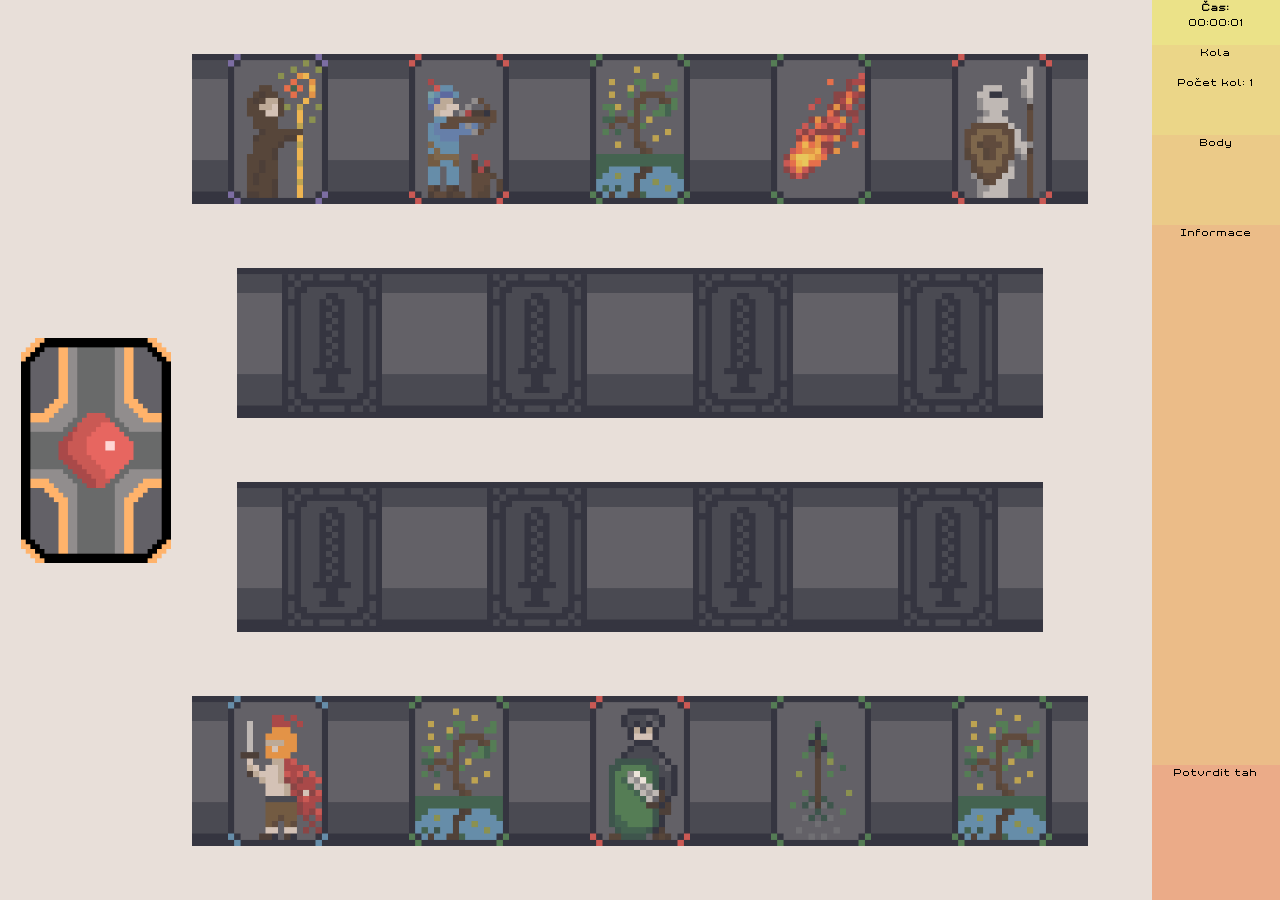
==== lehke.html @ 5321b45e "úvodní stránka, nový font, u karet funguje ability jed, ohen" ====
<!Doctype html>
<html lang="cs">
<head>
    <link rel="stylesheet" href="lehke.css">
    <script type="text/javascript" src="karty_objekty.js"></script>
    <script type="text/javascript" src="lehke.js"></script>
    
    <meta charset="UTF-8">
    <meta name="viewport" content="width=device-width, initial-scale=1.0"> 
    <title>MagiKarts -> Lehké</title>
    <link rel="icon" type="image/gif" href="./Obrazky/logo.png">
    
</head>
<body>
    <div id="leva_strana">
    
        <img id="pridavani_karet" src ="./Obrazky/pridavani_karet.png" alt="pridavani_karet_obrazek"onclick="pridani_karty(`hrac`)">
    
    </div>
    

    <div id="herni_pole">

<div id="protihracovy_karty">
</div>

<div id="pole_vykladani_protihrace">
<div id="protihrac_pole_karta1" class="protivnik_prazdne_misto"></div>
<div id="protihrac_pole_karta2" class="protivnik_prazdne_misto"></div>
<div id="protihrac_pole_karta3" class="protivnik_prazdne_misto"></div>
<div id="protihrac_pole_karta4" class="protivnik_prazdne_misto"></div>
</div>

<div id="pole_vykladani_hrace">
<div id="pole_karta1" class="prazdne_misto"></div>
<div id="pole_karta2" class="prazdne_misto"></div>
<div id="pole_karta3" class="prazdne_misto"></div>
<div id="pole_karta4" class="prazdne_misto"></div>
</div>

<div id="hracovy_karty">
</div>

    </div>
        

<div id="informacni_okno">
<div id = "hodiny">
    <b>Čas:</b>
    <div id = "stopky" src = "cas.js">00:00:00</div>    
</div>

<div id = "kola">Kola</div>

<div id = "body">Body</div>

<div id = informace>Informace</div>

<div id="konecTahu" onclick="potvrzeni_tahu()">Potvrdit tah</div>
</div>
</body>
</html>
---- lehke.css ----
@font-face {
    font-family: pixel_font;
    src: url("./fonts/grixel_kyrou_7_wide/Kyrou\ 7\ Wide\ Xtnd.ttf");
}

html,body{
    height:100%;
    width:100%;
}
       /* Společné nastavení pro všechny gridy s kartami */
#protihracovy_karty, #hracovy_karty, 
#pole_vykladani_protihrace, #pole_vykladani_hrace {
    display: grid;
    /* justify-items zajistí, že karty budou uprostřed svých sloupců */
    justify-items: center; 
    align-items: center;
    width: 100%;
    margin: 10px 0;
    background-image: url("./Obrazky/pozadi.png");
    background-size:contain;
}

/* 5 sloupců pro ruku */
#protihracovy_karty, #hracovy_karty {
    grid-template-columns: repeat(5, 1fr);
    gap: 10px; /* Mezera mezi kartami v pixelech je bezpečnější než % */
    height: 150px;
}

/* 4 sloupce pro vykládací pole */
#pole_vykladani_protihrace, #pole_vykladani_hrace {
    grid-template-columns: repeat(4, 1fr);
    gap: 15px;
    width: 90%; /* Trochu víc místa než původních 80% pro lepší manipulaci */
    margin-left: auto;
    margin-right: auto;
}

/* Úprava samotných karet */
.protihrac_karty,.karty, .prazdne_misto, .protivnik_prazdne_misto {
    /* Místo width: 100px použijeme: */
    width: 100%;
    max-width: 100px; 
    aspect-ratio: 2 / 3; /* Udrží poměr stran i bez pevné výšky */
    height: auto;
    object-fit: contain;
}
        .protihrac_karty,.karty{
            width:100px;
            height:150px;
        }
        .vysouvani_karet{
            transition: transform 0.5s;
        }
         .vysouvani_karet:hover{
            /*Když se přes něco přejede*/
            transform: translateY(-30px);
        }
        .vysouvani_karet_protihrace{
            transition: transform 0.5s;
            transform: translateY(30px);
        }

        .zakliknuta_karta{
            margin-top:-60px;
        }

        #pridavani_karet{
            width:150px;
            height:225px;

        }
        .prazdne_misto, .protivnik_prazdne_misto{
            width: 100px;
            height: 150px;
            background-image: url("./Obrazky/prazdne_misto.png");
            background-size:cover;
            text-align:center;
        }
        #pole_karta1{
            order: 1;
        }
        #pole_karta2{
            order:2;
        }
        #pole_karta3{
            order:3;
        }
        #pole_karta4{
            order: 4;
        }

        #protihrac_pole_karta1{
            order: 1;
        }
        #protihrac_pole_karta2{
            order:2;
        }
        #protihrac_pole_karta3{
            order:3;
        }
        #protihrac_pole_karta4{
            order: 4;
        }
#hodiny{
    height: 5vh;
    width: 10vw;
    background-color: #EBE288;
}
#kola{
    height: 10vh;
    width: 10vw;
    background-color: #EBD688;
}
#body{
    height: 10vh;
    width: 10vw;
    background-color: #EBCA88;
}
#informace{
    height: 60vh;
    width: 10vw;
    background-color: #EBBC88;
}
#konecTahu{
    height: 15vh;
    width: 10vw;
    background-color: #EBAB88;
}
#herni_pole{
    width: 100%;
    height: auto;
    display:flex;
    justify-content: space-evenly;
    align-items: center;
    flex-direction: column;
}
#informacni_okno{
    display:flex;
    flex-direction: column;
    align-items:flex-end;
}

body {
    font-family:pixel_font;
    font-size:50%;
    text-align:center;
    display: grid;
    grid-template-columns: 15% 70% 15%;
    margin: 0;
    background-color: #d4c2b683;
}

.clickable{
    cursor:pointer;
}
#leva_strana{
    display:flex;
    align-items: center;
    justify-content:center;
}        
.prvni_ramecek{
    border: 4px solid blue;
}    
.druhy_ramecek{
    border: 4px solid green;
}       
.treti_ramecek{
    border: 4px solid yellow;
}   
.protihrac_prvni_ramecek{
    border: 4px solid red;
}
.protihrac_druhy_ramecek{
    border: 4px solid orangered;
}
.protihrac_treti_ramecek{
    border: 4px solid orange;
}
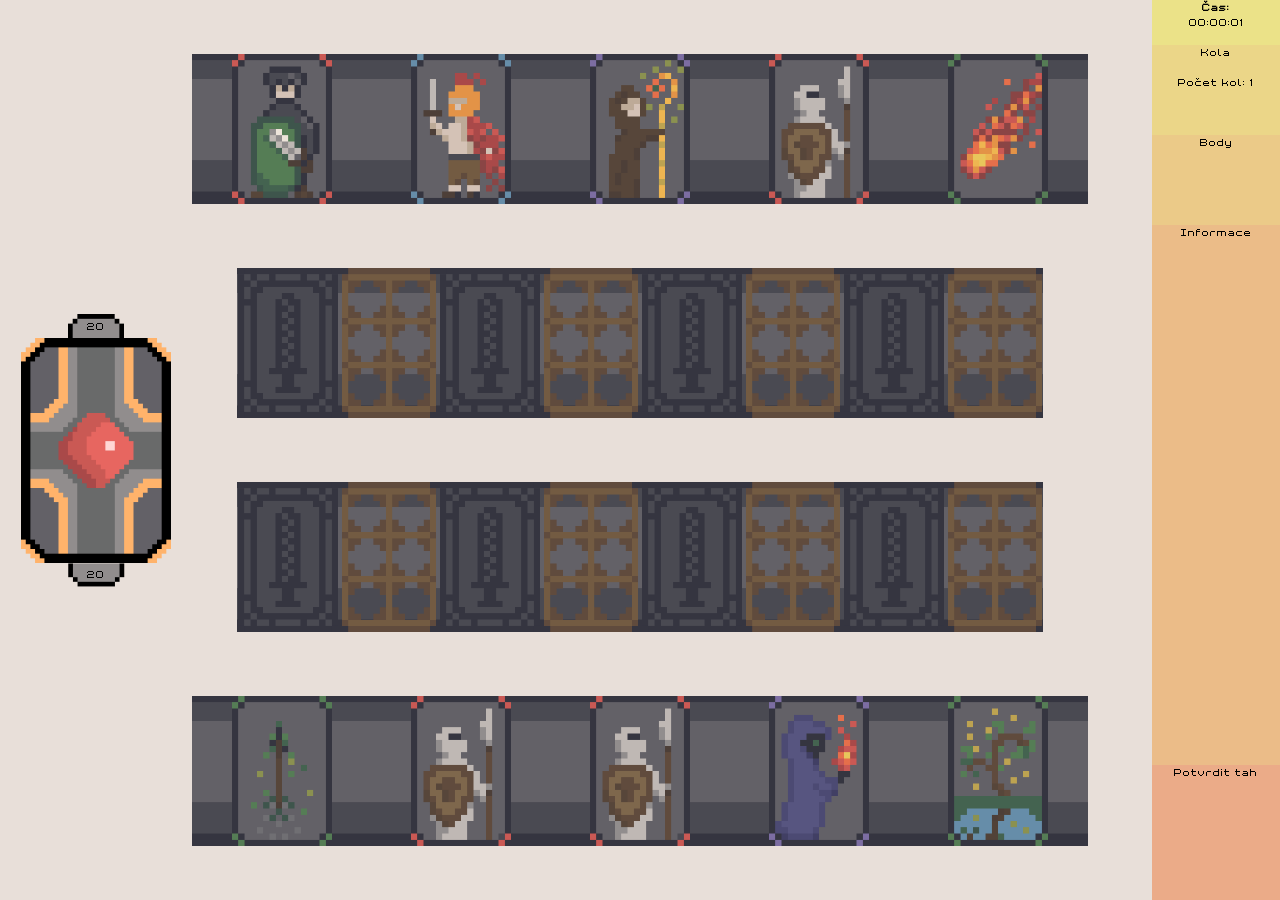
==== commit 3d615074: "Velkej update Nově fungují abilitky, ohen a jed, dále fungují kámen nůžky papír a také funguje, že h" ====
--- a/lehke.html
+++ b/lehke.html
@@ -13,9 +13,15 @@
 </head>
 <body>
     <div id="leva_strana">
-    
+        <div id="container_protihrac_pocitadlo_karet">
+            <div id="pocitadlo_protihrac_text"></div>
+            <img src ="./Obrazky/pocitadlo.png"  id="protihrac_pocitadlo_karet">
+        </div>
         <img id="pridavani_karet" src ="./Obrazky/pridavani_karet.png" alt="pridavani_karet_obrazek"onclick="pridani_karty(`hrac`)">
-    
+        <div id="container_hrac_pocitadlo_karet">
+            <img id="hrac_pocitadlo_karet" src ="./Obrazky/pocitadlo.png">
+            <div id="pocitadlo_hrac_text"></div>
+        </div>
     </div>
     
 
@@ -26,16 +32,24 @@
 
 <div id="pole_vykladani_protihrace">
 <div id="protihrac_pole_karta1" class="protivnik_prazdne_misto"></div>
+<div id="protihrac_pole_karta1_ability"  class="protihrac_misto_abilitky"></div>
 <div id="protihrac_pole_karta2" class="protivnik_prazdne_misto"></div>
+<div id="protihrac_pole_karta2_ability"  class="protihrac_misto_abilitky"></div>
 <div id="protihrac_pole_karta3" class="protivnik_prazdne_misto"></div>
+<div id="protihrac_pole_karta3_ability"  class="protihrac_misto_abilitky"></div>
 <div id="protihrac_pole_karta4" class="protivnik_prazdne_misto"></div>
+<div id="protihrac_pole_karta4_ability"  class="protihrac_misto_abilitky"></div>
 </div>
 
 <div id="pole_vykladani_hrace">
-<div id="pole_karta1" class="prazdne_misto"></div>
-<div id="pole_karta2" class="prazdne_misto"></div>
-<div id="pole_karta3" class="prazdne_misto"></div>
-<div id="pole_karta4" class="prazdne_misto"></div>
+<div id="hrac_pole_karta1" class="prazdne_misto"></div>
+<div id="hrac_pole_karta1_ability" class="hrac_misto_abilitky"></div>
+<div id="hrac_pole_karta2" class="prazdne_misto"></div>
+<div id="hrac_pole_karta2_ability" class="hrac_misto_abilitky"></div>
+<div id="hrac_pole_karta3" class="prazdne_misto"></div>
+<div id="hrac_pole_karta3_ability" class="hrac_misto_abilitky"></div>
+<div id="hrac_pole_karta4" class="prazdne_misto"></div>
+<div id="hrac_pole_karta4_ability" class="hrac_misto_abilitky"></div>
 </div>
 
 <div id="hracovy_karty">
--- a/lehke.css
+++ b/lehke.css
@@ -1,179 +1,216 @@
+/* =========================================
+   ZÁKLADNÍ NASTAVENÍ A FONTY
+   ========================================= */
 @font-face {
     font-family: pixel_font;
     src: url("./fonts/grixel_kyrou_7_wide/Kyrou\ 7\ Wide\ Xtnd.ttf");
 }
 
-html,body{
-    height:100%;
-    width:100%;
-}
-       /* Společné nastavení pro všechny gridy s kartami */
-#protihracovy_karty, #hracovy_karty, 
+html, body {
+    height: 100%;
+    width: 100%;
+    margin: 0;
+}
+
+body {
+    font-family: pixel_font;
+    font-size: 50%;
+    text-align: center;
+    display: grid;
+    grid-template-columns: 15% 70% 15%;
+    background-color: #d4c2b683;
+}
+
+/* =========================================
+   MŘÍŽKY A HERNÍ POLE
+   ========================================= */
+/* Společné nastavení pro všechny gridy s kartami */
+#protihracovy_karty, #hracovy_karty,
 #pole_vykladani_protihrace, #pole_vykladani_hrace {
     display: grid;
-    /* justify-items zajistí, že karty budou uprostřed svých sloupců */
-    justify-items: center; 
+    justify-items: center; /* Karty budou uprostřed sloupců */
     align-items: center;
     width: 100%;
     margin: 10px 0;
     background-image: url("./Obrazky/pozadi.png");
-    background-size:contain;
+    background-size: contain;
 }
 
 /* 5 sloupců pro ruku */
 #protihracovy_karty, #hracovy_karty {
     grid-template-columns: repeat(5, 1fr);
-    gap: 10px; /* Mezera mezi kartami v pixelech je bezpečnější než % */
+    gap: 0px; 
     height: 150px;
 }
 
 /* 4 sloupce pro vykládací pole */
 #pole_vykladani_protihrace, #pole_vykladani_hrace {
-    grid-template-columns: repeat(4, 1fr);
-    gap: 15px;
-    width: 90%; /* Trochu víc místa než původních 80% pro lepší manipulaci */
+    grid-template-columns: repeat(4, 1fr 0.9375fr);
+    width: 90%; 
+    gap: 15px 1px;
     margin-left: auto;
     margin-right: auto;
 }
 
-/* Úprava samotných karet */
-.protihrac_karty,.karty, .prazdne_misto, .protivnik_prazdne_misto {
-    /* Místo width: 100px použijeme: */
-    width: 100%;
-    max-width: 100px; 
-    aspect-ratio: 2 / 3; /* Udrží poměr stran i bez pevné výšky */
+#herni_pole {
+    width: 100%;
+    height: auto;
+    display: flex;
+    justify-content: space-evenly;
+    align-items: center;
+    flex-direction: column;
+}
+
+/* =========================================
+   SAMOTNÉ KARTY A PRÁZDNÁ MÍSTA
+   ========================================= */
+.protihrac_karty, .karty, .prazdne_misto, .protivnik_prazdne_misto {
+    width: 100%;
+    max-width: 100px;
+    aspect-ratio: 2 / 3; /* Udrží poměr stran */
     height: auto;
     object-fit: contain;
 }
-        .protihrac_karty,.karty{
-            width:100px;
-            height:150px;
-        }
-        .vysouvani_karet{
-            transition: transform 0.5s;
-        }
-         .vysouvani_karet:hover{
-            /*Když se přes něco přejede*/
-            transform: translateY(-30px);
-        }
-        .vysouvani_karet_protihrace{
-            transition: transform 0.5s;
-            transform: translateY(30px);
-        }
-
-        .zakliknuta_karta{
-            margin-top:-60px;
-        }
-
-        #pridavani_karet{
-            width:150px;
-            height:225px;
-
-        }
-        .prazdne_misto, .protivnik_prazdne_misto{
-            width: 100px;
-            height: 150px;
-            background-image: url("./Obrazky/prazdne_misto.png");
-            background-size:cover;
-            text-align:center;
-        }
-        #pole_karta1{
-            order: 1;
-        }
-        #pole_karta2{
-            order:2;
-        }
-        #pole_karta3{
-            order:3;
-        }
-        #pole_karta4{
-            order: 4;
-        }
-
-        #protihrac_pole_karta1{
-            order: 1;
-        }
-        #protihrac_pole_karta2{
-            order:2;
-        }
-        #protihrac_pole_karta3{
-            order:3;
-        }
-        #protihrac_pole_karta4{
-            order: 4;
-        }
-#hodiny{
-    height: 5vh;
-    width: 10vw;
-    background-color: #EBE288;
-}
-#kola{
-    height: 10vh;
-    width: 10vw;
-    background-color: #EBD688;
-}
-#body{
-    height: 10vh;
-    width: 10vw;
-    background-color: #EBCA88;
-}
-#informace{
-    height: 60vh;
-    width: 10vw;
-    background-color: #EBBC88;
-}
-#konecTahu{
-    height: 15vh;
-    width: 10vw;
-    background-color: #EBAB88;
-}
-#herni_pole{
-    width: 100%;
+
+.protihrac_karty, .karty {
+    width: 100px;
+    height: 150px;
+}
+
+.prazdne_misto, .protivnik_prazdne_misto {
+    width: 100px;
+    height: 150px;
+    background-image: url("./Obrazky/prazdne_misto.png");
+    background-size: cover;
+    text-align: center;
+}
+
+#pridavani_karet {
+    width: 150px;
+    height: 225px;
+}
+
+/* Interakce a animace karet */
+.vysouvani_karet { transition: transform 0.5s; }
+.vysouvani_karet:hover { transform: translateY(-30px); }
+.vysouvani_karet_protihrace { transition: transform 0.5s; transform: translateY(30px); }
+.zakliknuta_karta { margin-top: -60px; }
+.clickable { cursor: pointer; }
+
+/* =========================================
+   SCHOPNOSTI (ABILITIES)
+   ========================================= */
+.protihrac_misto_abilitky, .hrac_misto_abilitky {
+    display: grid;
+    grid-template-columns: 1fr 1fr;
+    grid-template-rows: 1fr 1fr 1fr;
+    width: 93.75px;
+    height: 100%;
+    gap: 0px;
+    background-image: url("./Obrazky/ability_sloupec.png");
+    background-size: cover;
+}
+
+.ability_class {
+    width: 37.5px;
+    height: 37.5px;
+    place-self: center;
+}
+
+/* =========================================
+   POŘADÍ KARET (GRID ORDER)
+   ========================================= */
+/* Hráč - prostředek pořadí karet a abilitek */
+#hrac_pole_karta1 { order: 1; }
+#hrac_pole_karta1_ability { order: 2; }
+#hrac_pole_karta2 { order: 3; }
+#hrac_pole_karta2_ability { order: 4; }
+#hrac_pole_karta3 { order: 5; }
+#hrac_pole_karta3_ability { order: 6; }
+#hrac_pole_karta4 { order: 7; }
+#hrac_pole_karta4_ability { order: 8; }
+
+/* Protihráč - prostředek pořadí karet a abilitek */
+#protihrac_pole_karta1 { order: 1; }
+#protihrac_pole_karta1_ability { order: 2; }
+#protihrac_pole_karta2 { order: 3; }
+#protihrac_pole_karta2_ability { order: 4; }
+#protihrac_pole_karta3 { order: 5; }
+#protihrac_pole_karta3_ability { order: 6; }
+#protihrac_pole_karta4 { order: 7; }
+#protihrac_pole_karta4_ability { order: 8; }
+
+/* =========================================
+   UI PANELY A INFORMAČNÍ OKNA
+   ========================================= */
+#hodiny { height: 5vh; width: 10vw; background-color: #EBE288; }
+#kola { height: 10vh; width: 10vw; background-color: #EBD688; }
+#body { height: 10vh; width: 10vw; background-color: #EBCA88; }
+#informace { height: 60vh; width: 10vw; background-color: #EBBC88; }
+#konecTahu { height: 15vh; width: 10vw; background-color: #EBAB88; }
+
+#informacni_okno {
+    display: flex;
+    flex-direction: column;
+    align-items: flex-end;
+}
+
+/* =========================================
+   LEVÝ PANEL A POČÍTADLA (Oprava mezer a textu)
+   ========================================= */
+#leva_strana {
+    display: flex;
+    flex-direction: column;
+    align-items: center;
+    justify-content: center;
+    gap: 0; /* Jistota, že flexbox nepřidá žádné mezery */
+}
+
+/* Kontejnery pro počítadla */
+#container_protihrac_pocitadlo_karet, 
+#container_hrac_pocitadlo_karet {
+    position: relative;
+    display: flex; 
+    justify-content: center;
+    align-items: center;
+    line-height: 0; /* Zabrání prázdnému místu z dědičnosti */
+}
+
+/* Samotné obrázky (odstranění nechtěných spodních mezer) */
+#pridavani_karet, 
+#protihrac_pocitadlo_karet, 
+#hrac_pocitadlo_karet {
+    display: block; 
+}
+
+#protihrac_pocitadlo_karet, #hrac_pocitadlo_karet {
+    width: 56.25px;
     height: auto;
-    display:flex;
-    justify-content: space-evenly;
-    align-items: center;
-    flex-direction: column;
-}
-#informacni_okno{
-    display:flex;
-    flex-direction: column;
-    align-items:flex-end;
-}
-
-body {
-    font-family:pixel_font;
-    font-size:50%;
-    text-align:center;
-    display: grid;
-    grid-template-columns: 15% 70% 15%;
+}
+
+/* Spodní počítadlo otočíme */
+#hrac_pocitadlo_karet {
+    transform: rotate(180deg);
+}
+
+/* Zarovnání textu (čísel) přesně doprostřed měřičů */
+#pocitadlo_hrac_text, 
+#pocitadlo_protihrac_text {
+    position: absolute;
+    top: 50%;
+    left: 50%;
+    transform: translate(-50%, -50%); /* Matematicky přesný střed */
+    z-index: 10; /* Číslo bude vždy nad obrázkem */
+    line-height: normal; /* Vrátíme textu normální řádkování, aby nebyl spláclý */
     margin: 0;
-    background-color: #d4c2b683;
-}
-
-.clickable{
-    cursor:pointer;
-}
-#leva_strana{
-    display:flex;
-    align-items: center;
-    justify-content:center;
-}        
-.prvni_ramecek{
-    border: 4px solid blue;
-}    
-.druhy_ramecek{
-    border: 4px solid green;
-}       
-.treti_ramecek{
-    border: 4px solid yellow;
-}   
-.protihrac_prvni_ramecek{
-    border: 4px solid red;
-}
-.protihrac_druhy_ramecek{
-    border: 4px solid orangered;
-}
-.protihrac_treti_ramecek{
-    border: 4px solid orange;
-}
+}
+
+/* =========================================
+   RÁMEČKY
+   ========================================= */
+.prvni_ramecek { border: 4px solid blue; }
+.druhy_ramecek { border: 4px solid green; }
+.treti_ramecek { border: 4px solid yellow; }
+.protihrac_prvni_ramecek { border: 4px solid red; }
+.protihrac_druhy_ramecek { border: 4px solid orangered; }
+.protihrac_treti_ramecek { border: 4px solid orange; }
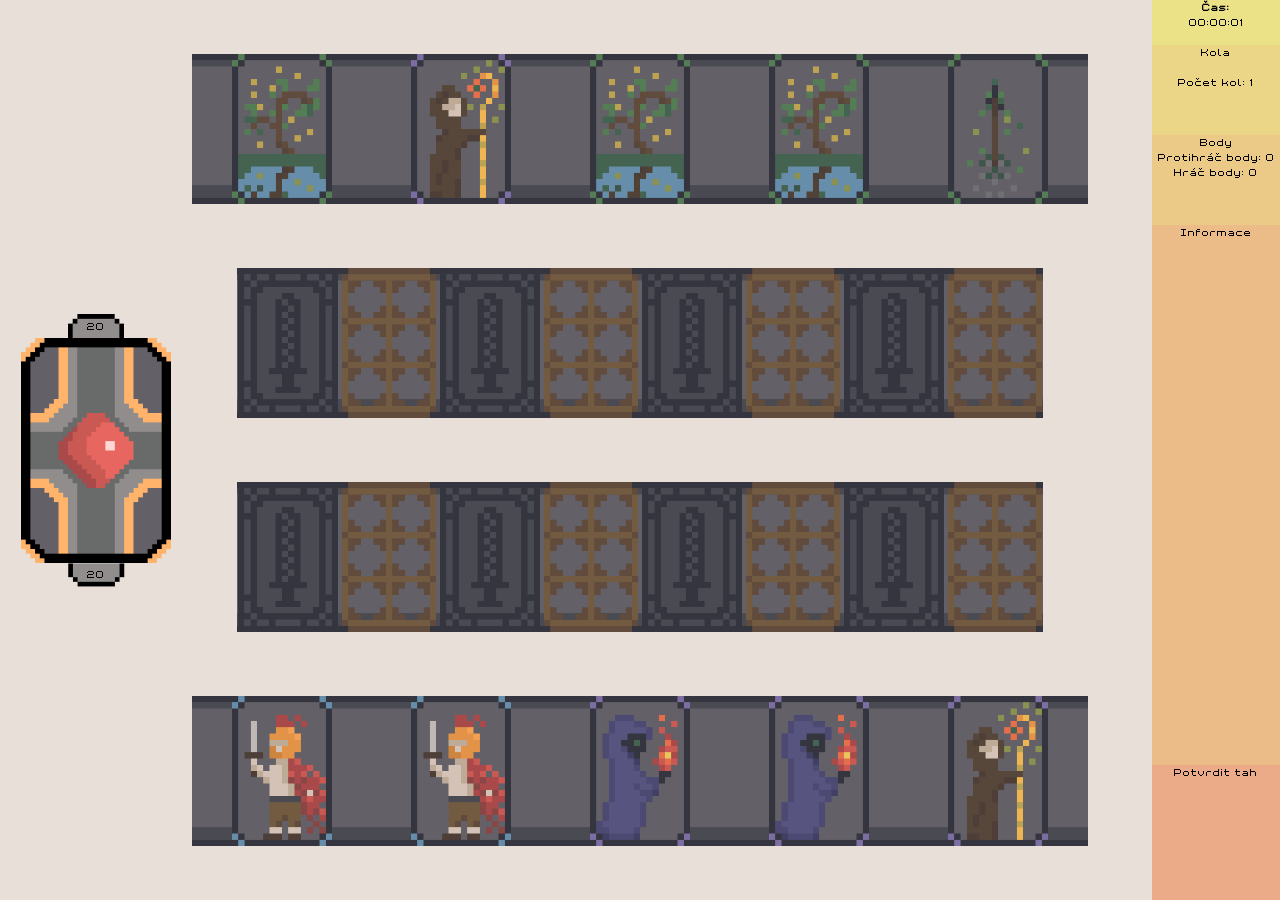
==== commit bdaef4a9: "body, vzdálenosti vzdálenost teďka funguje JEN U HRÁČE, první body, takže se možná budou měnit" ====
--- a/lehke.html
+++ b/lehke.html
@@ -66,7 +66,12 @@
 
 <div id = "kola">Kola</div>
 
-<div id = "body">Body</div>
+<div id = "body">Body
+    <br>
+    Protihráč body: <span id="protihrac_body">0</span>
+    <br>
+    Hráč body: <span id="hrac_body">0</span> 
+</div>
 
 <div id = informace>Informace</div>
 
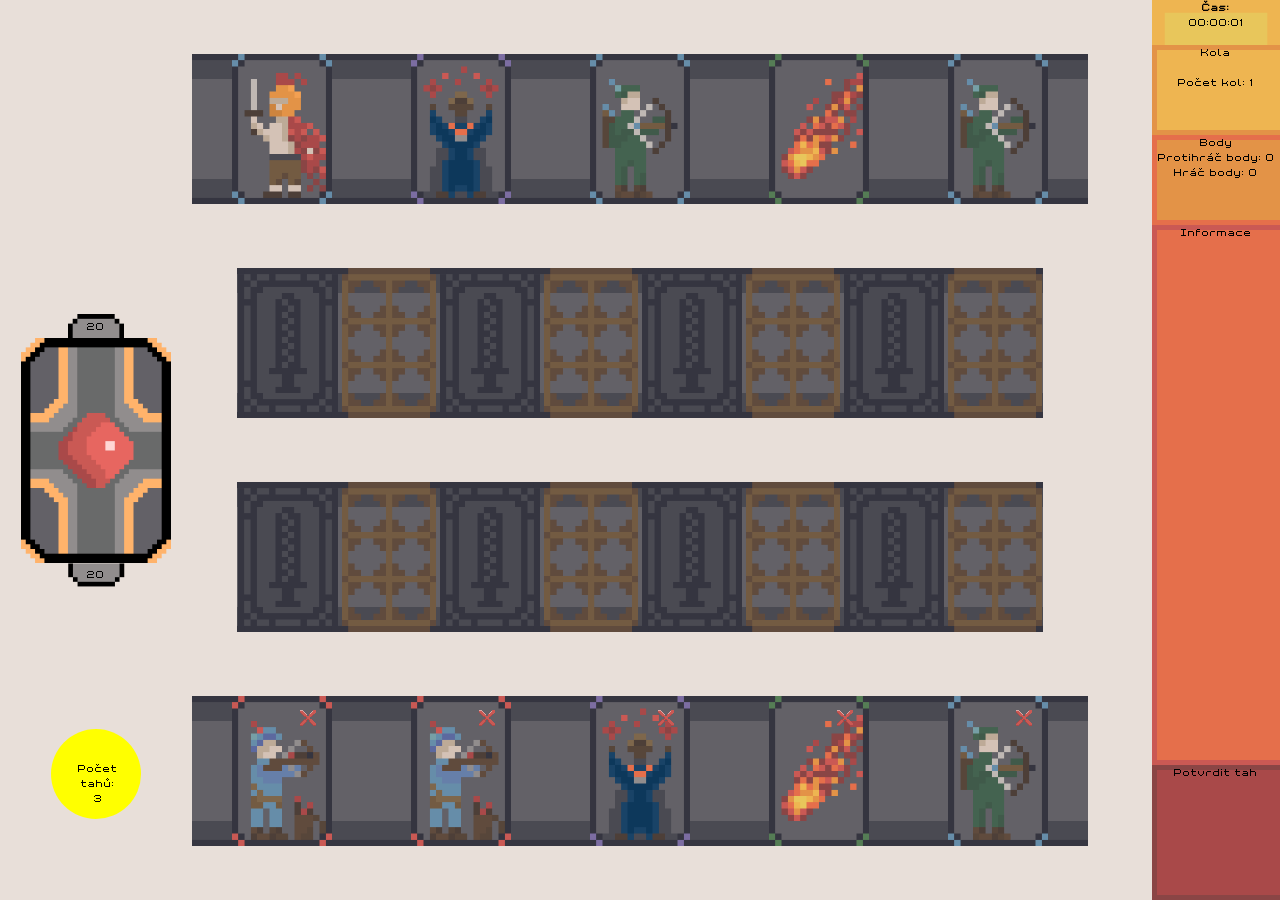
==== commit 0e0a70c9: "hráč si teď může odstranit kartu z inventáře" ====
--- a/lehke.html
+++ b/lehke.html
@@ -21,6 +21,12 @@
         <div id="container_hrac_pocitadlo_karet">
             <img id="hrac_pocitadlo_karet" src ="./Obrazky/pocitadlo.png">
             <div id="pocitadlo_hrac_text"></div>
+        </div>
+        <div id="container_ukazatel_tahu">
+            <svg height="100" width="100" xmlns="http://www.w3.org/2000/svg">
+                <circle r="45" cx="50" cy="50" fill="yellow" />
+            </svg>
+            <span id="text_ukazatel_tahu">Počet tahů: <br>3</span>
         </div>
     </div>
     
--- a/lehke.css
+++ b/lehke.css
@@ -91,10 +91,10 @@
 }
 
 /* Interakce a animace karet */
-.vysouvani_karet { transition: transform 0.5s; }
-.vysouvani_karet:hover { transform: translateY(-30px); }
 .vysouvani_karet_protihrace { transition: transform 0.5s; transform: translateY(30px); }
-.zakliknuta_karta { margin-top: -60px; }
+.zakliknuta_karta {
+
+}
 .clickable { cursor: pointer; }
 
 /* =========================================
@@ -143,11 +143,16 @@
 /* =========================================
    UI PANELY A INFORMAČNÍ OKNA
    ========================================= */
-#hodiny { height: 5vh; width: 10vw; background-color: #EBE288; }
-#kola { height: 10vh; width: 10vw; background-color: #EBD688; }
-#body { height: 10vh; width: 10vw; background-color: #EBCA88; }
-#informace { height: 60vh; width: 10vw; background-color: #EBBC88; }
-#konecTahu { height: 15vh; width: 10vw; background-color: #EBAB88; }
+#hodiny { height: 5vh; width: 10vw; background-image: url("./Obrazky/informace1.png");
+    background-size: cover; }
+#kola { height: 10vh; width: 10vw; background-image: url("./Obrazky/informace2.png");
+    background-size: cover; }
+#body { height: 10vh; width: 10vw; background-image: url("./Obrazky/informace3.png");
+    background-size: cover;}
+#informace { height: 60vh; width: 10vw; background-image: url("./Obrazky/informace4.png");
+    background-size: cover; }
+#konecTahu { height: 15vh; width: 10vw; background-image: url("./Obrazky/informace5.png");
+    background-size: cover; }
 
 #informacni_okno {
     display: flex;
@@ -174,6 +179,20 @@
     justify-content: center;
     align-items: center;
     line-height: 0; /* Zabrání prázdnému místu z dědičnosti */
+}
+
+#container_ukazatel_tahu{
+    bottom: 8vh;
+    position:fixed;
+}
+#text_ukazatel_tahu{
+    position:absolute;
+    left: 52%;
+    bottom:0vh;
+    transform: translate(-50%, -50%); /* Matematicky přesný střed */
+    z-index: 10; /* Číslo bude vždy nad obrázkem */
+    line-height: normal; /* Vrátíme textu normální řádkování, aby nebyl spláclý */
+    margin: 0;
 }
 
 /* Samotné obrázky (odstranění nechtěných spodních mezer) */
@@ -213,4 +232,29 @@
 .treti_ramecek { border: 4px solid yellow; }
 .protihrac_prvni_ramecek { border: 4px solid red; }
 .protihrac_druhy_ramecek { border: 4px solid orangered; }
-.protihrac_treti_ramecek { border: 4px solid orange; }+.protihrac_treti_ramecek { border: 4px solid orange; }
+
+
+/* Křížek u karty */
+.krizek{
+    position: absolute;
+    top: 14px;
+    right: 16px;
+    margin:0;
+    z-index: 10;
+}
+
+.krizek:hover{
+    transition: transform 0.1s ease-out;
+    transform: scale(1.45);
+}
+
+.div_hrac_karty {
+    position: relative;
+    transition: transform 0.3s ease-out; /* Plynulý pohyb */
+}
+
+.div_hrac_karty_najete:hover, 
+.div_hrac_karty.zakliknuta_v_identu {
+    transform: translateY(-30px);
+}
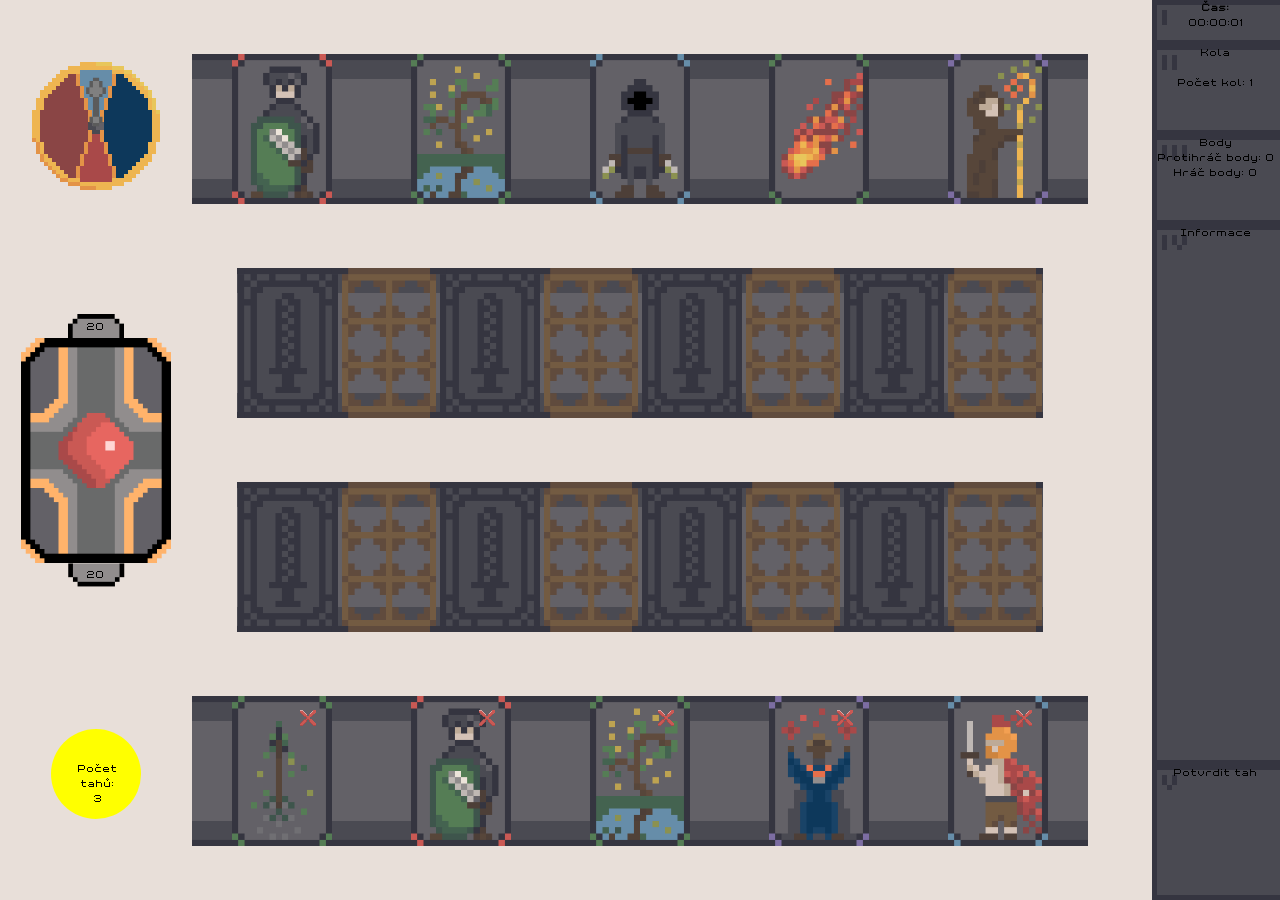
==== commit f5e56be7: "Funkční hodiny vlevo nahoře a nekromancer funguje pro hráče" ====
--- a/lehke.html
+++ b/lehke.html
@@ -13,6 +13,10 @@
 </head>
 <body>
     <div id="leva_strana">
+        <div id="faze_kola">
+        <img id="hodinova_rucicka" src="./Obrazky/hodinova_rucicka.png">
+        <img id="hodiny_faze" src="./Obrazky/hodiny.png">
+        </div>
         <div id="container_protihrac_pocitadlo_karet">
             <div id="pocitadlo_protihrac_text"></div>
             <img src ="./Obrazky/pocitadlo.png"  id="protihrac_pocitadlo_karet">
--- a/lehke.css
+++ b/lehke.css
@@ -257,4 +257,40 @@
 .div_hrac_karty_najete:hover, 
 .div_hrac_karty.zakliknuta_v_identu {
     transform: translateY(-30px);
-}+}
+
+/* Kontejner - vracíme ho vlevo nahoru */
+#faze_kola {
+    position: fixed;
+    top: 14vh;           /* Tvoje původní výška */
+    left: 7.5vw;         /* Přesný střed levého sloupce (který má 15% šířky) */
+    transform: translate(-50%, -50%); /* Vystředí celý kontejner na těchto souřadnicích */
+    display: grid;
+    place-items: center; /* Vše uvnitř bude přesně na středu přes sebe */
+    width: 10vw;         
+    z-index: 10;
+}
+
+/* Samotný ciferník */
+#hodiny_faze {
+    grid-area: 1 / 1;    
+    width: 100%;         
+    height: auto;
+}
+
+/* Ručička */
+#hodinova_rucicka {
+    grid-area: 1 / 1;    
+    width: 20%;          /* Můžeš upravit, 20 % odpovídá původním 2vw */
+    height: auto;
+    z-index: 5;
+    
+    /* Bod otáčení nastavíme na úplný spodek ručičky */
+    transform-origin: bottom center; 
+    
+    /* Tohle posune ručičku nahoru o polovinu její vlastní výšky. 
+       Díky tomu její úplný spodek přistane přesně na matematickém středu hodin! */
+    translate: 0 -50%; 
+    /* TOTO JE TEN MAGICKÝ ŘÁDEK */
+    transition: rotate 0.6s cubic-bezier(0.34, 1.56, 0.64, 1);
+}
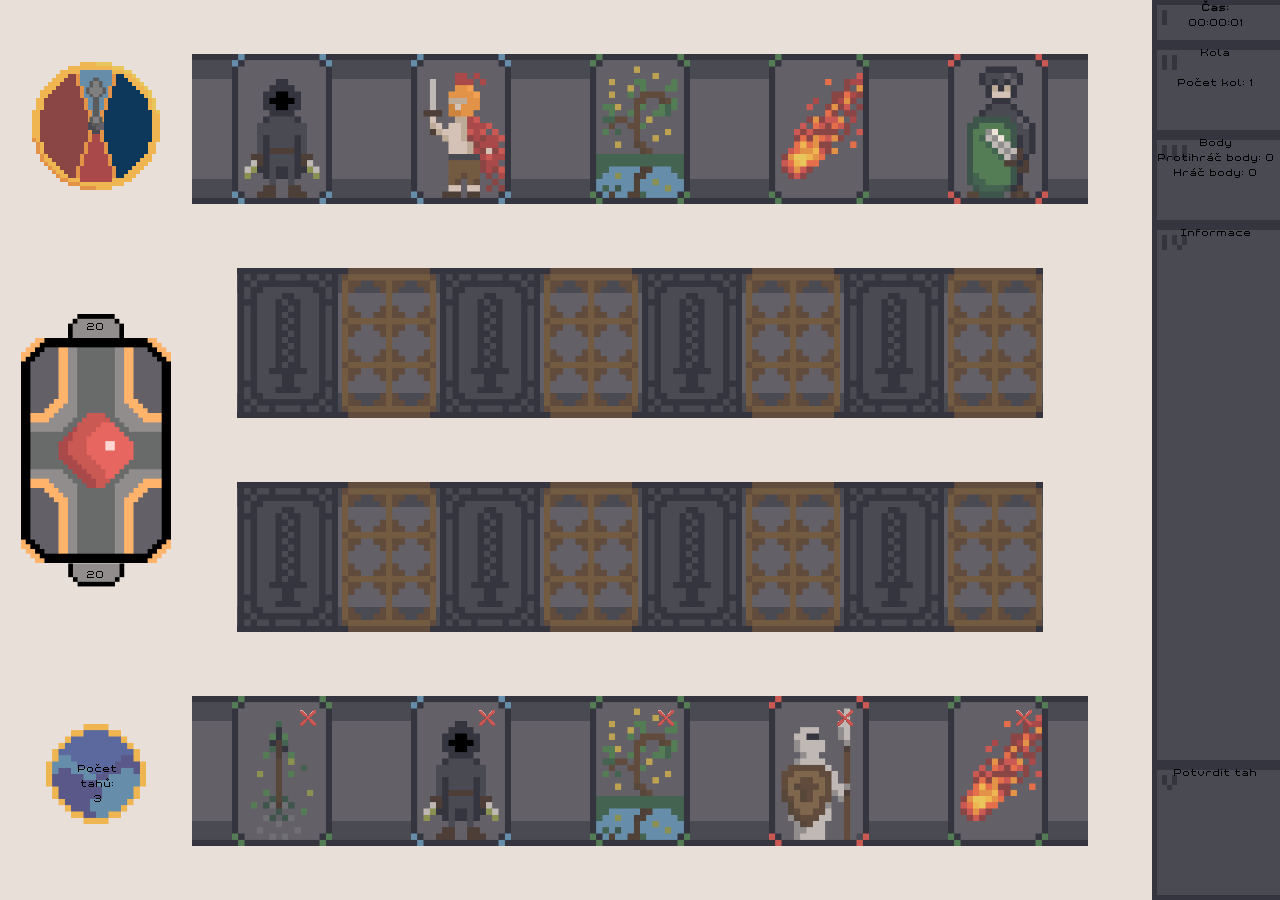
==== commit d3ed811f: "už funguje zrušení tahů Hráč si může vrátit tah, který omylem nakliknul" ====
--- a/lehke.html
+++ b/lehke.html
@@ -14,22 +14,22 @@
 <body>
     <div id="leva_strana">
         <div id="faze_kola">
-        <img id="hodinova_rucicka" src="./Obrazky/hodinova_rucicka.png">
-        <img id="hodiny_faze" src="./Obrazky/hodiny.png">
+            <img id="hodinova_rucicka" src="./Obrazky/hodinova_rucicka.png">
+            <img id="hodiny_faze" src="./Obrazky/hodiny.png">
         </div>
         <div id="container_protihrac_pocitadlo_karet">
             <div id="pocitadlo_protihrac_text"></div>
             <img src ="./Obrazky/pocitadlo.png"  id="protihrac_pocitadlo_karet">
         </div>
-        <img id="pridavani_karet" src ="./Obrazky/pridavani_karet.png" alt="pridavani_karet_obrazek"onclick="pridani_karty(`hrac`)">
+        <div id="obal_pridavani_karet" style="position: relative; display: inline-block;">
+            <img id="pridavani_karet" src="./Obrazky/pridavani_karet.png" alt="pridavani_karet_obrazek" onclick="pridani_karty('hrac')">
+        </div>
         <div id="container_hrac_pocitadlo_karet">
             <img id="hrac_pocitadlo_karet" src ="./Obrazky/pocitadlo.png">
             <div id="pocitadlo_hrac_text"></div>
         </div>
         <div id="container_ukazatel_tahu">
-            <svg height="100" width="100" xmlns="http://www.w3.org/2000/svg">
-                <circle r="45" cx="50" cy="50" fill="yellow" />
-            </svg>
+            <img id = "pocet_tahu" src="./Obrazky/pocet_tahu-export.png">
             <span id="text_ukazatel_tahu">Počet tahů: <br>3</span>
         </div>
     </div>
--- a/lehke.css
+++ b/lehke.css
@@ -83,6 +83,7 @@
     background-image: url("./Obrazky/prazdne_misto.png");
     background-size: cover;
     text-align: center;
+    position: relative; 
 }
 
 #pridavani_karet {
@@ -294,3 +295,22 @@
     /* TOTO JE TEN MAGICKÝ ŘÁDEK */
     transition: rotate 0.6s cubic-bezier(0.34, 1.56, 0.64, 1);
 }
+
+.zruseni_tahu{
+    position: absolute;
+    top: 14px;
+    right: 16px;
+    margin:0;
+    z-index: 10;
+    cursor:pointer;
+}
+
+.zruseni_tahu:hover{
+    transition: transform 0.1s ease-out;
+    transform: scale(1.45);
+}
+
+#pocet_tahu{
+    height:100px;
+    width: 100px;
+}
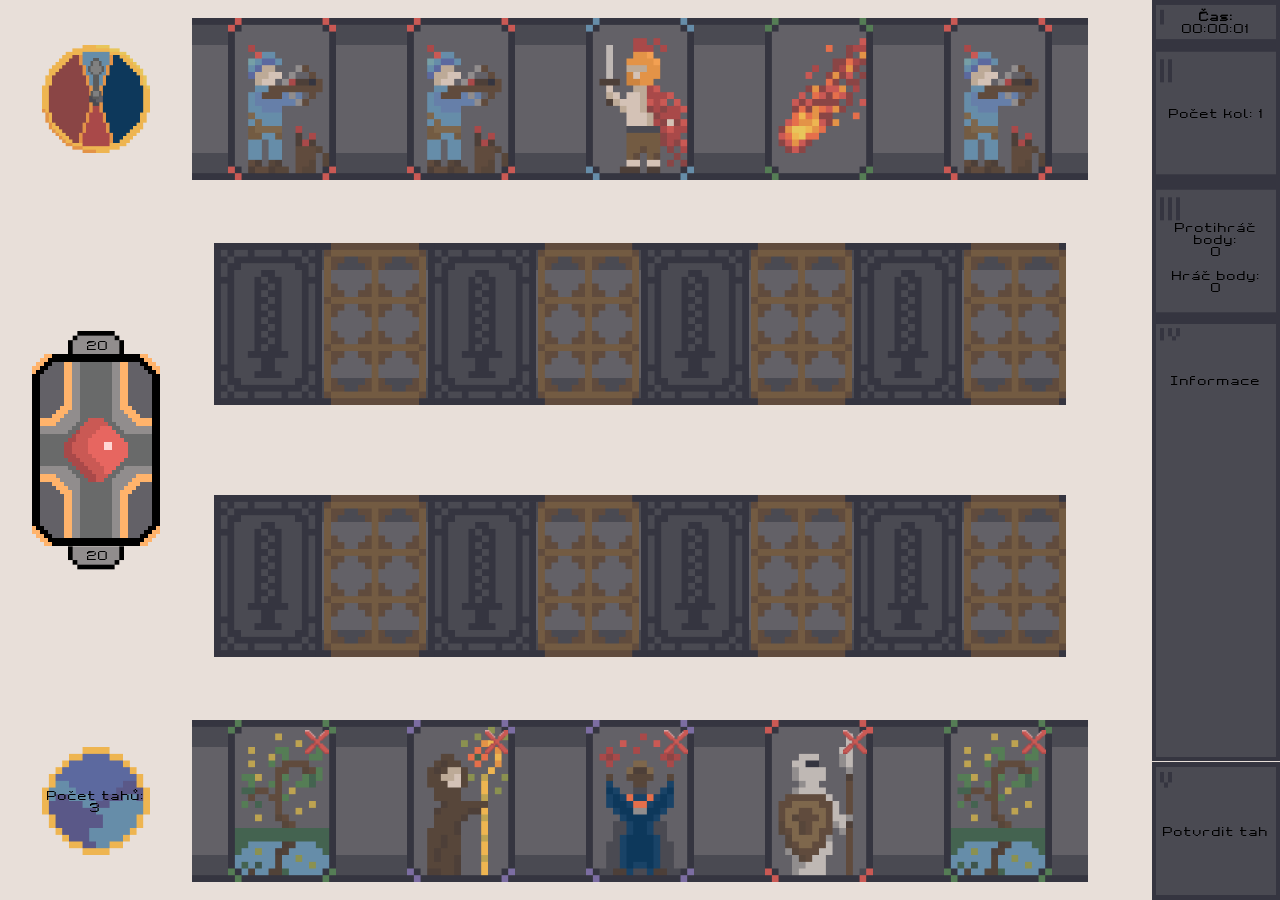
==== commit fdf797e2: "Responzivita pro pc i mobil Je to už hodně responzivní jak na mobil tak pc" ====
--- a/lehke.html
+++ b/lehke.html
@@ -6,7 +6,7 @@
     <script type="text/javascript" src="lehke.js"></script>
     
     <meta charset="UTF-8">
-    <meta name="viewport" content="width=device-width, initial-scale=1.0"> 
+    <meta name="viewport" content="width=device-width, initial-scale=1.0">
     <title>MagiKarts -> Lehké</title>
     <link rel="icon" type="image/gif" href="./Obrazky/logo.png">
     
@@ -74,9 +74,9 @@
     <div id = "stopky" src = "cas.js">00:00:00</div>    
 </div>
 
-<div id = "kola">Kola</div>
+<div id = "kola"></div>
 
-<div id = "body">Body
+<div id = "body">
     <br>
     Protihráč body: <span id="protihrac_body">0</span>
     <br>
--- a/lehke.css
+++ b/lehke.css
@@ -1,15 +1,21 @@
 /* =========================================
-   ZÁKLADNÍ NASTAVENÍ A FONTY
+   1. ZÁKLADNÍ NASTAVENÍ A FONTY
    ========================================= */
 @font-face {
     font-family: pixel_font;
     src: url("./fonts/grixel_kyrou_7_wide/Kyrou\ 7\ Wide\ Xtnd.ttf");
 }
 
+*, *::before, *::after {
+    box-sizing: border-box;
+    margin: 0; 
+    padding: 0;
+}
+
 html, body {
-    height: 100%;
-    width: 100%;
-    margin: 0;
+    height: 100vh;
+    width: 100vw;
+    overflow: hidden; 
 }
 
 body {
@@ -17,111 +23,128 @@
     font-size: 50%;
     text-align: center;
     display: grid;
-    grid-template-columns: 15% 70% 15%;
+    grid-template-columns: clamp(65px, 15%, 250px) 1fr clamp(65px, 15%, 250px);
     background-color: #d4c2b683;
 }
 
 /* =========================================
-   MŘÍŽKY A HERNÍ POLE
-   ========================================= */
-/* Společné nastavení pro všechny gridy s kartami */
+   2. STŘEDNÍ HERNÍ POLE (#herni_pole)
+   ========================================= */
+#herni_pole {
+    width: 100%;
+    height: 100vh;
+    display: grid;
+    grid-template-rows: 22vh 1fr 1fr 22vh; 
+    justify-items: center;
+    align-items: center;
+    padding: 0;
+}
+
+#protihracovy_karty { grid-row: 1; }
+#pole_vykladani_protihrace { grid-row: 2; }
+#pole_vykladani_hrace { grid-row: 3; }
+#hracovy_karty { grid-row: 4; }
+
 #protihracovy_karty, #hracovy_karty,
 #pole_vykladani_protihrace, #pole_vykladani_hrace {
     display: grid;
-    justify-items: center; /* Karty budou uprostřed sloupců */
-    align-items: center;
-    width: 100%;
-    margin: 10px 0;
+    justify-items: center;
+    align-items: center;
+    width: 100%;
     background-image: url("./Obrazky/pozadi.png");
     background-size: contain;
 }
 
-/* 5 sloupců pro ruku */
+#pole_vykladani_protihrace, #pole_vykladani_hrace {
+    margin: 10px 0;
+}
+
+/* Výška odpovídá přesně kartě + min-height chrání pozadí před zmizením */
 #protihracovy_karty, #hracovy_karty {
     grid-template-columns: repeat(5, 1fr);
     gap: 0px; 
-    height: 150px;
-}
-
-/* 4 sloupce pro vykládací pole */
+    height: clamp(97.5px, 18vw, 18vh);
+    min-height: clamp(97.5px, 18vw, 18vh);
+}
+
 #pole_vykladani_protihrace, #pole_vykladani_hrace {
     grid-template-columns: repeat(4, 1fr 0.9375fr);
-    width: 90%; 
-    gap: 15px 1px;
+    width: clamp(400px, 95%, 110vh);
+    gap: 10px 2px;
     margin-left: auto;
     margin-right: auto;
-}
-
-#herni_pole {
-    width: 100%;
-    height: auto;
-    display: flex;
-    justify-content: space-evenly;
-    align-items: center;
-    flex-direction: column;
-}
-
-/* =========================================
-   SAMOTNÉ KARTY A PRÁZDNÁ MÍSTA
-   ========================================= */
-.protihrac_karty, .karty, .prazdne_misto, .protivnik_prazdne_misto {
-    width: 100%;
-    max-width: 100px;
-    aspect-ratio: 2 / 3; /* Udrží poměr stran */
+    background-image: url("./Obrazky/pozadi.png");
+    background-size: 100% 100%;
+}
+
+/* =========================================
+   3. KARTY, PRÁZDNÁ MÍSTA A ABILITY (DESKTOP)
+   ========================================= */
+.protihrac_karty, .karty {
+    width: clamp(65px, 12vw, 18vh * 2 / 3);
+    aspect-ratio: 2 / 3;
     height: auto;
     object-fit: contain;
 }
 
-.protihrac_karty, .karty {
-    width: 100px;
-    height: 150px;
-}
-
 .prazdne_misto, .protivnik_prazdne_misto {
-    width: 100px;
-    height: 150px;
     background-image: url("./Obrazky/prazdne_misto.png");
     background-size: cover;
     text-align: center;
     position: relative; 
 }
 
-#pridavani_karet {
-    width: 150px;
-    height: 225px;
-}
-
-/* Interakce a animace karet */
-.vysouvani_karet_protihrace { transition: transform 0.5s; transform: translateY(30px); }
-.zakliknuta_karta {
-
-}
-.clickable { cursor: pointer; }
-
-/* =========================================
-   SCHOPNOSTI (ABILITIES)
-   ========================================= */
+#pole_vykladani_hrace .prazdne_misto,
+#pole_vykladani_hrace .karty,
+#pole_vykladani_protihrace .protivnik_prazdne_misto,
+#pole_vykladani_protihrace .protihrac_karty {
+    width: 100%;
+    max-width: 100%;
+    min-width: 0;
+    height: auto;
+    aspect-ratio: 2 / 3;
+    object-fit: contain;
+}
+
 .protihrac_misto_abilitky, .hrac_misto_abilitky {
     display: grid;
     grid-template-columns: 1fr 1fr;
     grid-template-rows: 1fr 1fr 1fr;
-    width: 93.75px;
-    height: 100%;
-    gap: 0px;
+    width: 100%;
+    max-width: 100%;
+    min-width: 0;
+    height: auto;
+    aspect-ratio: 93.75 / 150;
     background-image: url("./Obrazky/ability_sloupec.png");
-    background-size: cover;
+    background-size: 100% 100%;
+    padding-left:calc(100%/15);
+    padding-right:calc(100%/15);
+    padding-top:calc(100%/8);
+    padding-bottom:calc(100%/8);
+    row-gap: calc(100%/22);
+    column-gap: calc(100%/15);
 }
 
 .ability_class {
-    width: 37.5px;
-    height: 37.5px;
+    width: 85%; 
+    height: 85%;
     place-self: center;
 }
 
-/* =========================================
-   POŘADÍ KARET (GRID ORDER)
-   ========================================= */
-/* Hráč - prostředek pořadí karet a abilitek */
+#pridavani_karet {
+    width: clamp(90px, 10vw, 140px);
+    height: auto;
+    aspect-ratio: 2 / 3;
+    display: block;
+    margin: 0 auto;
+}
+
+.vysouvani_karet_protihrace { transition: transform 0.5s; transform: translateY(30px); }
+.clickable { cursor: pointer; }
+
+/* =========================================
+   4. POŘADÍ KARET V GRIDU (DESKTOP ORDER)
+   ========================================= */
 #hrac_pole_karta1 { order: 1; }
 #hrac_pole_karta1_ability { order: 2; }
 #hrac_pole_karta2 { order: 3; }
@@ -131,7 +154,6 @@
 #hrac_pole_karta4 { order: 7; }
 #hrac_pole_karta4_ability { order: 8; }
 
-/* Protihráč - prostředek pořadí karet a abilitek */
 #protihrac_pole_karta1 { order: 1; }
 #protihrac_pole_karta1_ability { order: 2; }
 #protihrac_pole_karta2 { order: 3; }
@@ -142,175 +164,302 @@
 #protihrac_pole_karta4_ability { order: 8; }
 
 /* =========================================
-   UI PANELY A INFORMAČNÍ OKNA
-   ========================================= */
-#hodiny { height: 5vh; width: 10vw; background-image: url("./Obrazky/informace1.png");
-    background-size: cover; }
-#kola { height: 10vh; width: 10vw; background-image: url("./Obrazky/informace2.png");
-    background-size: cover; }
-#body { height: 10vh; width: 10vw; background-image: url("./Obrazky/informace3.png");
-    background-size: cover;}
-#informace { height: 60vh; width: 10vw; background-image: url("./Obrazky/informace4.png");
-    background-size: cover; }
-#konecTahu { height: 15vh; width: 10vw; background-image: url("./Obrazky/informace5.png");
-    background-size: cover; }
-
+   5. PRAVÝ PANEL (#informacni_okno)
+   ========================================= */
 #informacni_okno {
     display: flex;
     flex-direction: column;
-    align-items: flex-end;
-}
-
-/* =========================================
-   LEVÝ PANEL A POČÍTADLA (Oprava mezer a textu)
+    align-items: flex-end; 
+    justify-content: flex-start;
+    height: 100vh;
+}
+
+#hodiny, #kola, #body, #informace, #konecTahu {
+    width: 10vw; 
+    background-size: 100% 100%;
+    background-repeat: no-repeat;
+    display: flex;
+    flex-direction: column;
+    justify-content: center;
+    align-items: center;
+    padding: 1vh 0.2vw;
+    font-size: clamp(6px, 0.75vw, 12px);
+    line-height: 1.25;
+    text-align: center;
+    word-break: break-word;
+}
+
+#hodiny { height: 5vh; background-image: url("./Obrazky/informace1.png"); }
+#kola { height: 16vh; background-image: url("./Obrazky/informace2.png"); }
+#body { height: 16vh; background-image: url("./Obrazky/informace3.png"); }
+#informace { height: 51vh; background-image: url("./Obrazky/informace4.png"); justify-content: flex-start; padding-top: 6vh; }
+#konecTahu { height: 16vh; background-image: url("./Obrazky/informace5.png"); cursor: pointer; }
+
+/* =========================================
+   6. LEVÝ PANEL (#leva_strana)
    ========================================= */
 #leva_strana {
     display: flex;
     flex-direction: column;
     align-items: center;
+    height: 100vh;
+    padding: 0;
+}
+
+#faze_kola {
+    width: clamp(60px, 8.5vw, 110px);
+    height: 22vh; 
+    margin-bottom: auto; 
+    position: relative;
+    display: grid;
+    place-items: center;
+    z-index: 10;
+}
+
+#container_ukazatel_tahu {
+    width: clamp(60px, 8.5vw, 110px);
+    height: 22vh; 
+    margin-top: auto; 
+    position: relative;
+    display: flex;
     justify-content: center;
-    gap: 0; /* Jistota, že flexbox nepřidá žádné mezery */
-}
-
-/* Kontejnery pro počítadla */
+    align-items: center;
+}
+
+#hodiny_faze {
+    grid-area: 1 / 1;    
+    width: 100%;         
+    height: auto;
+}
+
+#hodinova_rucicka {
+    grid-area: 1 / 1;    
+    width: 20%;
+    height: auto;
+    z-index: 5;
+    transform-origin: bottom center; 
+    translate: 0 -50%; 
+    transition: rotate 0.6s cubic-bezier(0.34, 1.56, 0.64, 1);
+}
+
 #container_protihrac_pocitadlo_karet, 
 #container_hrac_pocitadlo_karet {
     position: relative;
     display: flex; 
     justify-content: center;
     align-items: center;
-    line-height: 0; /* Zabrání prázdnému místu z dědičnosti */
-}
-
-#container_ukazatel_tahu{
-    bottom: 8vh;
-    position:fixed;
-}
-#text_ukazatel_tahu{
-    position:absolute;
-    left: 52%;
-    bottom:0vh;
-    transform: translate(-50%, -50%); /* Matematicky přesný střed */
-    z-index: 10; /* Číslo bude vždy nad obrázkem */
-    line-height: normal; /* Vrátíme textu normální řádkování, aby nebyl spláclý */
-    margin: 0;
-}
-
-/* Samotné obrázky (odstranění nechtěných spodních mezer) */
-#pridavani_karet, 
-#protihrac_pocitadlo_karet, 
-#hrac_pocitadlo_karet {
-    display: block; 
+    line-height: 0;
+    text-align: center;
 }
 
 #protihrac_pocitadlo_karet, #hrac_pocitadlo_karet {
-    width: 56.25px;
-    height: auto;
-}
-
-/* Spodní počítadlo otočíme */
+    width: min(4.5vw, 56px);
+    height: auto;
+    display: block;
+}
+
 #hrac_pocitadlo_karet {
     transform: rotate(180deg);
 }
 
-/* Zarovnání textu (čísel) přesně doprostřed měřičů */
 #pocitadlo_hrac_text, 
 #pocitadlo_protihrac_text {
     position: absolute;
     top: 50%;
     left: 50%;
-    transform: translate(-50%, -50%); /* Matematicky přesný střed */
-    z-index: 10; /* Číslo bude vždy nad obrázkem */
-    line-height: normal; /* Vrátíme textu normální řádkování, aby nebyl spláclý */
-    margin: 0;
-}
-
-/* =========================================
-   RÁMEČKY
-   ========================================= */
-.prvni_ramecek { border: 4px solid blue; }
-.druhy_ramecek { border: 4px solid green; }
-.treti_ramecek { border: 4px solid yellow; }
-.protihrac_prvni_ramecek { border: 4px solid red; }
-.protihrac_druhy_ramecek { border: 4px solid orangered; }
-.protihrac_treti_ramecek { border: 4px solid orange; }
-
-
-/* Křížek u karty */
-.krizek{
+    transform: translate(-50%, -50%);
+    z-index: 10;
+    line-height: normal;
+    font-size: clamp(8px, 0.8vw, 12px);
+    text-align: center;
+    width: 100%;
+    margin-left: 3%;
+}
+
+#pocitadlo_hrac_text { margin-top: -5%; }
+#pocitadlo_protihrac_text { margin-top: 5%; }
+
+#pocet_tahu {
+    height: auto;
+    width: 100%;
+    display: block;
+}
+
+#text_ukazatel_tahu {
     position: absolute;
-    top: 14px;
-    right: 16px;
-    margin:0;
+    top: 50%; 
+    left: 50%; 
+    transform: translate(-50%, -50%); 
     z-index: 10;
-}
-
-.krizek:hover{
+    line-height: 1.2;
+    font-size: clamp(7px, 0.8vw, 11px);
+    text-align: center;
+    width: 100%;
+}
+
+/* =========================================
+   7. EFEKTY A HOVERY
+   ========================================= */
+.prvni_ramecek { outline: 4px solid blue; }
+.druhy_ramecek { outline: 4px solid green; }
+.treti_ramecek { outline: 4px solid yellow; }
+.protihrac_prvni_ramecek { outline: 4px solid red; }
+.protihrac_druhy_ramecek { outline: 4px solid orangered; }
+.protihrac_treti_ramecek { outline: 4px solid orange; }
+
+/* Křížek a vrácení tahu škálují v % podle karty */
+.krizek, .zruseni_tahu {
+    position: absolute;
+    top: 6%;
+    right: 6%;
+    width: 22%;
+    height: auto;
+    z-index: 10;
+    cursor: pointer;
+}
+
+.krizek:hover, .zruseni_tahu:hover {
     transition: transform 0.1s ease-out;
-    transform: scale(1.45);
+    transform: scale(1.3);
 }
 
 .div_hrac_karty {
     position: relative;
-    transition: transform 0.3s ease-out; /* Plynulý pohyb */
+    transition: translate 0.3s ease-out;
 }
 
 .div_hrac_karty_najete:hover, 
 .div_hrac_karty.zakliknuta_v_identu {
-    transform: translateY(-30px);
-}
-
-/* Kontejner - vracíme ho vlevo nahoru */
-#faze_kola {
-    position: fixed;
-    top: 14vh;           /* Tvoje původní výška */
-    left: 7.5vw;         /* Přesný střed levého sloupce (který má 15% šířky) */
-    transform: translate(-50%, -50%); /* Vystředí celý kontejner na těchto souřadnicích */
-    display: grid;
-    place-items: center; /* Vše uvnitř bude přesně na středu přes sebe */
-    width: 10vw;         
-    z-index: 10;
-}
-
-/* Samotný ciferník */
-#hodiny_faze {
-    grid-area: 1 / 1;    
-    width: 100%;         
-    height: auto;
-}
-
-/* Ručička */
-#hodinova_rucicka {
-    grid-area: 1 / 1;    
-    width: 20%;          /* Můžeš upravit, 20 % odpovídá původním 2vw */
-    height: auto;
-    z-index: 5;
+    translate: 0 -30px !important; 
+    transform: none;
+}
+
+.div_hrac_karty_najete:hover { z-index: 10 !important; }
+.div_hrac_karty.zakliknuta_v_identu { z-index: 9 !important; }
+
+/* =========================================
+   8. MEDIA QUERIES (MOBIL)
+   ========================================= */
+@media (max-width:768px) and (orientation:portrait) {
     
-    /* Bod otáčení nastavíme na úplný spodek ručičky */
-    transform-origin: bottom center; 
+    #herni_pole {
+        grid-template-rows: 16vh 1fr 1fr 16vh;
+    }
     
-    /* Tohle posune ručičku nahoru o polovinu její vlastní výšky. 
-       Díky tomu její úplný spodek přistane přesně na matematickém středu hodin! */
-    translate: 0 -50%; 
-    /* TOTO JE TEN MAGICKÝ ŘÁDEK */
-    transition: rotate 0.6s cubic-bezier(0.34, 1.56, 0.64, 1);
-}
-
-.zruseni_tahu{
-    position: absolute;
-    top: 14px;
-    right: 16px;
-    margin:0;
-    z-index: 10;
-    cursor:pointer;
-}
-
-.zruseni_tahu:hover{
-    transition: transform 0.1s ease-out;
-    transform: scale(1.45);
-}
-
-#pocet_tahu{
-    height:100px;
-    width: 100px;
-}
+    #faze_kola, 
+    #container_ukazatel_tahu {
+        width: clamp(50px, 13vw, 85px);
+        height: 16vh;
+    }
+
+    .protihrac_karty, .karty {
+        width: clamp(40px, 13vw, 9vh); 
+    }
+
+    .krizek, .zruseni_tahu {
+        top: 4%;
+        right: 4%;
+        width: 24%;
+    }
+
+    #pridavani_karet {
+        width: clamp(50px, 15vw, 10vh);
+    }
+
+    /* RUKA HRÁČE - min-height chrání pozadí v mobilní verzi */
+    #hracovy_karty {
+        display: flex;
+        justify-content: center;
+        align-items: flex-end;
+        min-height: clamp(60px, 19.5vw, 13.5vh);
+    }
+    #hracovy_karty .div_hrac_karty {
+        margin: 0 -15px; 
+        transform-origin: bottom center;
+        position: relative;
+    }
+    #hracovy_karty .div_hrac_karty .karty {
+        box-shadow: 0 0 8px rgba(0,0,0,0.4);
+    }
+    #hracovy_karty .div_hrac_karty:nth-child(1) { order: 3; transform: rotate(0deg) translateY(0px); z-index: 3 !important; }
+    #hracovy_karty .div_hrac_karty:nth-child(2) { order: 2; transform: rotate(-15deg) translateY(5px); z-index: 4 !important; }
+    #hracovy_karty .div_hrac_karty:nth-child(3) { order: 4; transform: rotate(15deg) translateY(5px); z-index: 2 !important; }
+    #hracovy_karty .div_hrac_karty:nth-child(4) { order: 1; transform: rotate(-30deg) translateY(20px); z-index: 5 !important; }
+    #hracovy_karty .div_hrac_karty:nth-child(5) { order: 5; transform: rotate(30deg) translateY(20px); z-index: 1 !important; }
+
+    /* RUKA PROTIHRÁČE - min-height chrání pozadí v mobilní verzi */
+    #protihracovy_karty {
+        display: flex;
+        justify-content: center;
+        align-items: flex-start;
+        min-height: clamp(60px, 19.5vw, 13.5vh);
+    }
+    #protihracovy_karty .protihrac_karty {
+        margin: 0 -15px;
+        transform-origin: top center;
+        position: relative;
+        box-shadow: 0 0 8px rgba(0,0,0,0.4);
+    }
+    #protihracovy_karty .protihrac_karty:nth-child(1) { order: 3; transform: rotate(0deg) translateY(0px); z-index: 3 !important; }
+    #protihracovy_karty .protihrac_karty:nth-child(2) { order: 2; transform: rotate(15deg) translateY(-5px); z-index: 4 !important; }
+    #protihracovy_karty .protihrac_karty:nth-child(3) { order: 4; transform: rotate(-15deg) translateY(-5px); z-index: 2 !important; }
+    #protihracovy_karty .protihrac_karty:nth-child(4) { order: 1; transform: rotate(30deg) translateY(-20px); z-index: 5 !important; }
+    #protihracovy_karty .protihrac_karty:nth-child(5) { order: 5; transform: rotate(-30deg) translateY(-20px); z-index: 1 !important; }
+
+    #pole_vykladani_hrace, #pole_vykladani_protihrace {
+        grid-template-columns: repeat(4, 1fr); 
+        grid-template-rows: 1fr 1fr;
+        gap: 1vh 3px; 
+        width: min(95%, 36vh); 
+        margin: 1vh auto;
+        background-image: url("./Obrazky/pozadi.png"), url("./Obrazky/pozadi.png");
+        background-position: top center, bottom center;
+        background-repeat: no-repeat, no-repeat;
+        background-size: 100% 48%, 100% 48%; 
+    }
+
+    #hrac_pole_karta1 { order: 1; }
+    #hrac_pole_karta2 { order: 2; }
+    #hrac_pole_karta3 { order: 3; }
+    #hrac_pole_karta4 { order: 4; }
+    #hrac_pole_karta1_ability { order: 5; }
+    #hrac_pole_karta2_ability { order: 6; }
+    #hrac_pole_karta3_ability { order: 7; }
+    #hrac_pole_karta4_ability { order: 8; }
+
+    #protihrac_pole_karta1 { order: 5; }
+    #protihrac_pole_karta2 { order: 6; }
+    #protihrac_pole_karta3 { order: 7; }
+    #protihrac_pole_karta4 { order: 8; }
+    #protihrac_pole_karta1_ability { order: 1; }
+    #protihrac_pole_karta2_ability { order: 2; }
+    #protihrac_pole_karta3_ability { order: 3; }
+    #protihrac_pole_karta4_ability { order: 4; }
+}
+
+@media (max-width: 500px) and (orientation: portrait) {
+    #hodiny, #kola, #body, #informace, #konecTahu { font-size: clamp(5px, 1vw, 8px); }
+    #text_ukazatel_tahu { font-size: clamp(2px, 2vw, 8px); }
+}
+
+@media(max-width:700px) and (orientation: portrait){
+    #protihrac_pocitadlo_karet, #hrac_pocitadlo_karet { width: min(7vw, 80px); }  
+    #pocitadlo_hrac_text, #pocitadlo_protihrac_text { font-size: clamp(3px, 2vw, 9px); }
+}
+
+@media (max-width:768px) and (orientation: landscape){
+    body > *{ display:none !important; }
+    body::before{
+        content:"Prosím otoč zařízení na výšku";
+        display:flex;
+        justify-content: center;
+        align-items: center;
+        color:white;
+        font-size:20px;
+        height:100vh;
+        background-color:black;
+        text-align: center;
+        padding:20px;
+    }
+    body{ background-color: black; display:block; }
+}
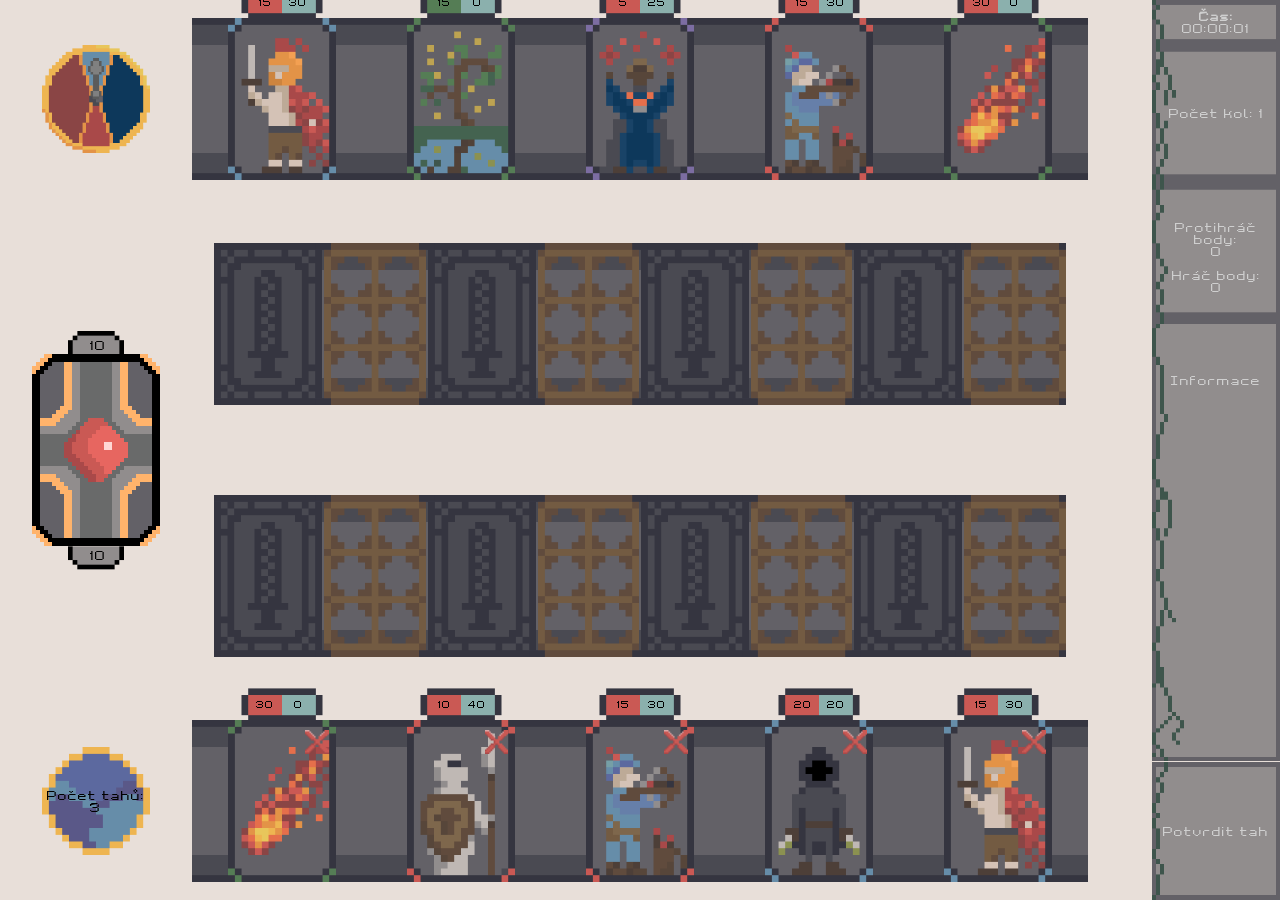
==== commit 9206c6cb: "predposledni/skoro finalni verze hry" ====
--- a/lehke.html
+++ b/lehke.html
@@ -7,7 +7,7 @@
     
     <meta charset="UTF-8">
     <meta name="viewport" content="width=device-width, initial-scale=1.0">
-    <title>MagiKarts -> Lehké</title>
+    <title>MagiKarts -> Hra</title>
     <link rel="icon" type="image/gif" href="./Obrazky/logo.png">
     
 </head>
--- a/lehke.css
+++ b/lehke.css
@@ -10,13 +10,25 @@
     box-sizing: border-box;
     margin: 0; 
     padding: 0;
+    -webkit-tap-highlight-color: transparent; /* Odstraní modré bliknutí při klepnutí */
+    user-select: none;                         /* Zruší modré označení textu a obrázků */
+    -webkit-user-select: none;
 }
 
 html, body {
-    height: 100vh;
+    height: 100dvh; /* Změněno na dvh kvůli spodní liště */
     width: 100vw;
     overflow: hidden; 
 }
+
+img, .karty, .protihrac_karty, .clickable, .krizek, .zruseni_tahu {
+    -webkit-tap-highlight-color: transparent !important; /* Zruší modré probliknutí při klepnutí */
+    -webkit-touch-callout: none !important;              /* Zruší vyskakovací menu při dlouhém podržení prstu */
+    -webkit-user-select: none !important;                /* Zabrání označení obrázku (jako když označuješ text) */
+    user-select: none !important;
+    -moz-user-select: none !important;
+}
+
 
 body {
     font-family: pixel_font;
@@ -32,9 +44,9 @@
    ========================================= */
 #herni_pole {
     width: 100%;
-    height: 100vh;
+    height: 100dvh; /* Změněno na dvh */
     display: grid;
-    grid-template-rows: 22vh 1fr 1fr 22vh; 
+    grid-template-rows: 22dvh 1fr 1fr 22dvh; /* Změněno na dvh */
     justify-items: center;
     align-items: center;
     padding: 0;
@@ -125,6 +137,109 @@
     column-gap: calc(100%/15);
 }
 
+#finalni_text {
+    /* Responsive font, který nepřeteče z horní poloviny */
+    font-size: clamp(1.2rem, 3.5vw, 3rem); 
+    margin: 0;
+    display: flex;
+    align-items: center;
+    justify-content: center;
+    text-align: center;
+}
+
+#pokracovat_button {
+    width: 60%;
+    height: 45%;
+    background-color: green;
+    color: white;
+    border: none;
+    border-radius: 5px;
+    cursor: pointer;
+    /* Vycentrování tlačítka v jeho buňce */
+    justify-self: center;
+    align-self: center;
+    font-size: clamp(0.6rem,3.5vw,3rem);
+}
+
+#zpet_button {
+    width: 60%;
+    height: 45%;
+    background-color: rgb(220, 59, 59);
+    color: white;
+    border: none;
+    border-radius: 5px;
+    cursor: pointer;
+    /* Vycentrování tlačítka v jeho buňce */
+    justify-self: center;
+    align-self: center;
+    font-size: clamp(0.6rem,3.5vw,3rem);
+}
+
+#zpet_button:hover{
+    background-color: rgb(255, 93, 93);
+}
+
+#pokracovat_button:hover{
+    background-color:rgb(42, 150, 42);
+}
+
+#konec {
+    width: 50vw;
+    aspect-ratio: 3 / 2;
+    background-image: url('./Obrazky/Konec_hry.png');
+    background-repeat: no-repeat;
+    background-position: center;
+    background-size: 100% 100%;
+    
+    border: none;
+    outline: none;
+    
+    /* Rozdělení na 2 sloupce a 2 stejně vysoké řádky (50% a 50%) */
+    display: grid;
+    grid-template-columns: 1fr 1fr;
+    grid-template-rows: 1fr 1fr;
+
+    position: fixed;
+    top: 50%;
+    left: 50%;
+    z-index: 15;
+    
+    animation-duration: 2s;
+    animation-name: posun;
+    animation-timing-function: ease-in-out;
+    animation-fill-mode: forwards;
+}
+
+/* 1. element: horní polovina */
+#konec > *:nth-child(1) {
+    grid-column: 1 / -1;
+    grid-row: 1;
+}
+
+/* 2. element: levá dolní polovina */
+#konec > *:nth-child(2) {
+    grid-column: 1;
+    grid-row: 2;
+}
+
+/* 3. element: pravá dolní polovina */
+#konec > *:nth-child(3) {
+    grid-column: 2;
+    grid-row: 2;
+}
+
+@keyframes posun {
+    0% {
+        transform: translate(-50%, calc(-50% - 100vh));
+    }
+    70% {
+        transform: translate(-50%, calc(-50% + 5vh));
+    }
+    100% {
+        transform: translate(-50%, -50%);
+    }
+}
+
 .ability_class {
     width: 85%; 
     height: 85%;
@@ -138,7 +253,14 @@
     display: block;
     margin: 0 auto;
 }
-
+.div_protihrac_karty{
+    width:auto;
+    height: auto;
+    position: relative;
+    margin: 0 -15px; 
+    transform-origin: bottom center;
+
+}
 .vysouvani_karet_protihrace { transition: transform 0.5s; transform: translateY(30px); }
 .clickable { cursor: pointer; }
 
@@ -171,7 +293,7 @@
     flex-direction: column;
     align-items: flex-end; 
     justify-content: flex-start;
-    height: 100vh;
+    height: 100dvh; /* Změněno na dvh */
 }
 
 #hodiny, #kola, #body, #informace, #konecTahu {
@@ -187,6 +309,7 @@
     line-height: 1.25;
     text-align: center;
     word-break: break-word;
+    color:rgb(207, 207, 207);
 }
 
 #hodiny { height: 5vh; background-image: url("./Obrazky/informace1.png"); }
@@ -202,7 +325,7 @@
     display: flex;
     flex-direction: column;
     align-items: center;
-    height: 100vh;
+    height: 100dvh; /* Změněno na dvh */
     padding: 0;
 }
 
@@ -300,9 +423,9 @@
 /* =========================================
    7. EFEKTY A HOVERY
    ========================================= */
-.prvni_ramecek { outline: 4px solid blue; }
-.druhy_ramecek { outline: 4px solid green; }
-.treti_ramecek { outline: 4px solid yellow; }
+.prvni_ramecek { outline: 4px solid rgb(89, 0, 255); }
+.druhy_ramecek { outline: 4px solid #0404bd; }
+.treti_ramecek { outline: 4px solid rgb(63, 143, 255); }
 .protihrac_prvni_ramecek { outline: 4px solid red; }
 .protihrac_druhy_ramecek { outline: 4px solid orangered; }
 .protihrac_treti_ramecek { outline: 4px solid orange; }
@@ -337,19 +460,57 @@
 .div_hrac_karty_najete:hover { z-index: 10 !important; }
 .div_hrac_karty.zakliknuta_v_identu { z-index: 9 !important; }
 
+.healthbar{
+    position: absolute;
+    place-self:center;
+    top:-9%;
+    width:75%;
+    height: 20%;
+    transform-origin: center bottom;
+    transform: translate(-50%, -50%); 
+    right:-25%;
+    background-size:cover;
+    background-repeat: no-repeat;
+    z-index:5;
+    display:grid;
+    grid-template-columns: 1fr 1fr;
+    justify-content: center;
+    align-items: center;
+    padding-left:6.7777777%;
+    padding-right:6.7777777%;
+}
+
+.healthbar-hp{
+text-align:center;
+
+}
+.healthbar-dmg{
+position: relative;
+text-align:center;
+}
+
+#konecTahu:hover{
+    color:white;
+    text-decoration:overline;
+}
 /* =========================================
    8. MEDIA QUERIES (MOBIL)
    ========================================= */
 @media (max-width:768px) and (orientation:portrait) {
     
     #herni_pole {
-        grid-template-rows: 16vh 1fr 1fr 16vh;
+        grid-template-rows: 16dvh 1fr 1fr 16dvh; /* Změněno na dvh */
+        padding-bottom: env(safe-area-inset-bottom, 12px); /* Přidáno odsazení od spodní lišty */
     }
     
+    .healthbar-dmg, .healthbar-hp{
+        font-size: clamp(5.5px,0.5vw,10px);
+    }
+
     #faze_kola, 
     #container_ukazatel_tahu {
         width: clamp(50px, 13vw, 85px);
-        height: 16vh;
+        height: 16dvh; /* Změněno na dvh */
     }
 
     .protihrac_karty, .karty {
@@ -366,12 +527,13 @@
         width: clamp(50px, 15vw, 10vh);
     }
 
-    /* RUKA HRÁČE - min-height chrání pozadí v mobilní verzi */
+    /* RUKA HRÁČE */
     #hracovy_karty {
         display: flex;
         justify-content: center;
         align-items: flex-end;
         min-height: clamp(60px, 19.5vw, 13.5vh);
+        margin-bottom: 15px; /* Mírně zvedne karty nahoru nad případná tlačítka */
     }
     #hracovy_karty .div_hrac_karty {
         margin: 0 -15px; 
@@ -387,7 +549,7 @@
     #hracovy_karty .div_hrac_karty:nth-child(4) { order: 1; transform: rotate(-30deg) translateY(20px); z-index: 5 !important; }
     #hracovy_karty .div_hrac_karty:nth-child(5) { order: 5; transform: rotate(30deg) translateY(20px); z-index: 1 !important; }
 
-    /* RUKA PROTIHRÁČE - min-height chrání pozadí v mobilní verzi */
+    /* RUKA PROTIHRÁČE */
     #protihracovy_karty {
         display: flex;
         justify-content: center;
@@ -400,11 +562,11 @@
         position: relative;
         box-shadow: 0 0 8px rgba(0,0,0,0.4);
     }
-    #protihracovy_karty .protihrac_karty:nth-child(1) { order: 3; transform: rotate(0deg) translateY(0px); z-index: 3 !important; }
-    #protihracovy_karty .protihrac_karty:nth-child(2) { order: 2; transform: rotate(15deg) translateY(-5px); z-index: 4 !important; }
-    #protihracovy_karty .protihrac_karty:nth-child(3) { order: 4; transform: rotate(-15deg) translateY(-5px); z-index: 2 !important; }
-    #protihracovy_karty .protihrac_karty:nth-child(4) { order: 1; transform: rotate(30deg) translateY(-20px); z-index: 5 !important; }
-    #protihracovy_karty .protihrac_karty:nth-child(5) { order: 5; transform: rotate(-30deg) translateY(-20px); z-index: 1 !important; }
+    #protihracovy_karty .div_protihrac_karty:nth-child(1) { order: 3; transform: rotate(0deg) translateY(0px); z-index: 3 !important; }
+    #protihracovy_karty .div_protihrac_karty:nth-child(2) { order: 2; transform: rotate(15deg) translateY(-5px); z-index: 4 !important; }
+    #protihracovy_karty .div_protihrac_karty:nth-child(3) { order: 4; transform: rotate(-15deg) translateY(-5px); z-index: 2 !important; }
+    #protihracovy_karty .div_protihrac_karty:nth-child(4) { order: 1; transform: rotate(30deg) translateY(-20px); z-index: 5 !important; }
+    #protihracovy_karty .div_protihrac_karty:nth-child(5) { order: 5; transform: rotate(-30deg) translateY(-20px); z-index: 1 !important; }
 
     #pole_vykladani_hrace, #pole_vykladani_protihrace {
         grid-template-columns: repeat(4, 1fr); 
@@ -456,10 +618,10 @@
         align-items: center;
         color:white;
         font-size:20px;
-        height:100vh;
+        height:100dvh; /* Změněno na dvh */
         background-color:black;
         text-align: center;
         padding:20px;
     }
     body{ background-color: black; display:block; }
-}
+}
